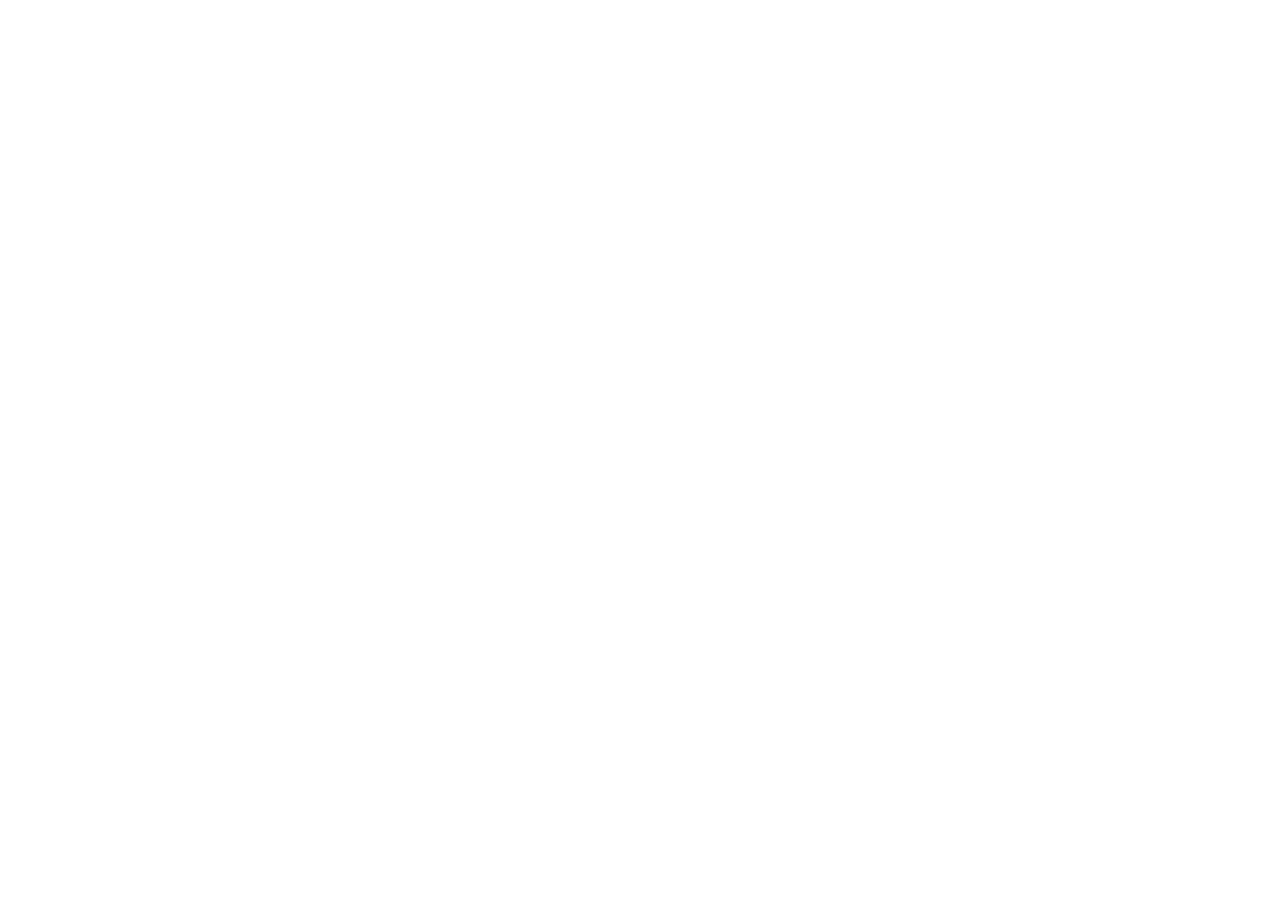
==== index.html @ b1099c13 "feat: iniciando projeto" ====
<!DOCTYPE html>
<html lang="pt-br">
  <head>
    <meta charset="UTF-8" />
    <meta http-equiv="X-UA-Compatible" content="IE=edge" />
    <meta name="viewport" content="width=device-width, initial-scale=1.0" />
    <title>Health Track</title>
    <link rel="stylesheet" type="text/css" href="styles/normalize.css" />
    <link rel="stylesheet" href="styles/global.css" />
  </head>
  <body></body>
</html>
---- styles/global.css ----
html, body, div, span, applet, object, iframe,
h1, h2, h3, h4, h5, h6, p, blockquote, pre,
a, abbr, acronym, address, big, cite, code,
del, dfn, em, img, ins, kbd, q, s, samp,
small, strike, strong, sub, sup, tt, var,
b, u, i, center,
dl, dt, dd, ol, ul, li,
fieldset, form, label, legend,
table, caption, tbody, tfoot, thead, tr, th, td,
article, aside, canvas, details, embed, 
figure, figcaption, footer, header, hgroup, 
menu, nav, output, ruby, section, summary,
time, mark, audio, video {
    margin: 0;
    padding: 0;
    border: 0;
    box-sizing: border-box;
    font-size: 100%;
    font: inherit;
    vertical-align: baseline;
    color: var(--black);
}
ol, ul {
    list-style: none;
}
a {
    text-decoration: none;
}
button {
    cursor: pointer;
    border: none;
}
button, input{
    outline: none;
}
body {
    padding-top: 19px;
}
/* scrollbar style */
::-webkit-scrollbar{
    
}
::-webkit-scrollbar:hover{
  
}
::-webkit-scrollbar-track{
  
}
::-webkit-scrollbar-thumb{
  
}
::-webkit-scrollbar-thumb:hover {
}
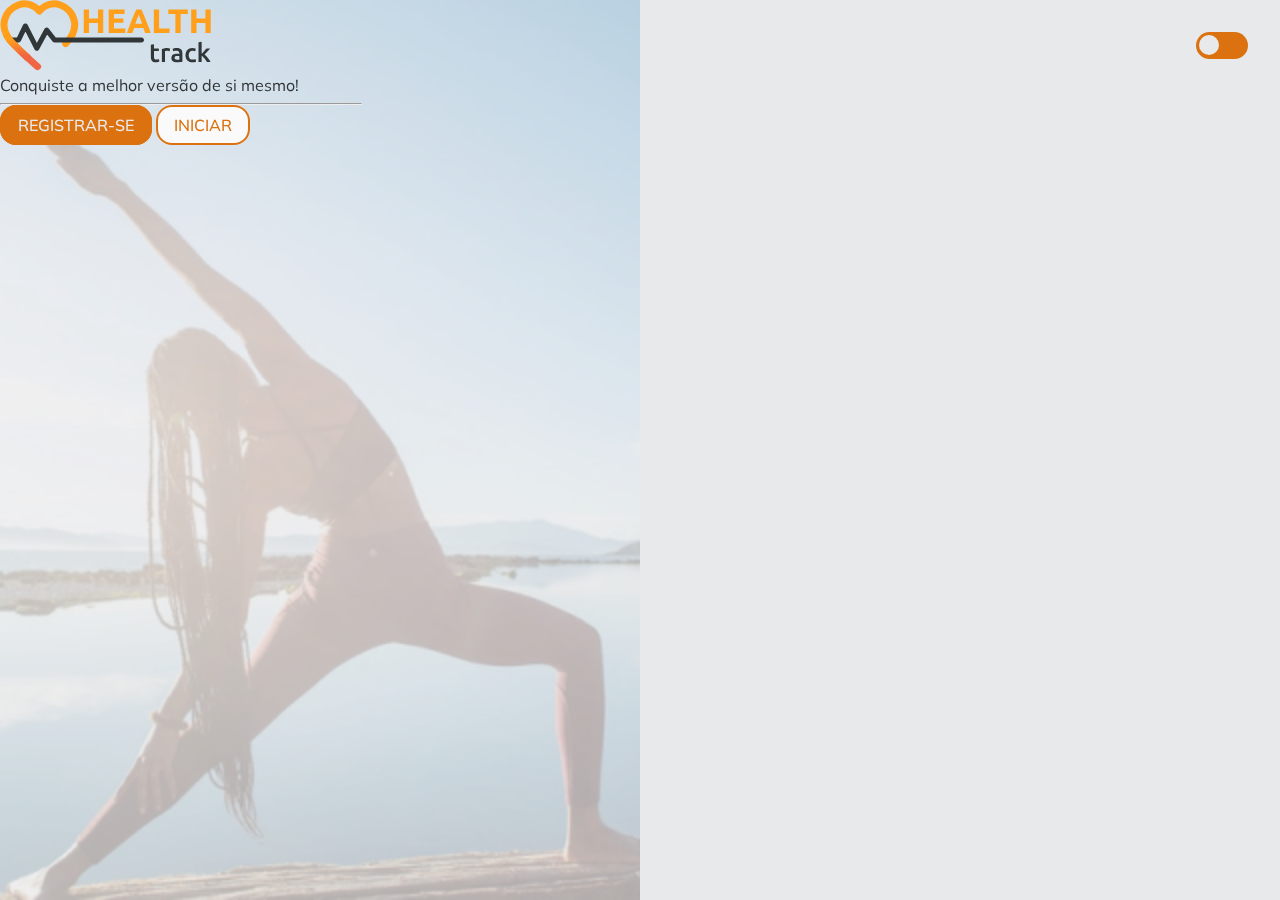
==== commit 2a6a1f98: "FEAT - theme, global style and dark mode" ====
--- a/index.html
+++ b/index.html
@@ -1,12 +1,61 @@
 <!DOCTYPE html>
-<html lang="pt-br">
-  <head>
+<html lang="pt-br" class="theme-light">
+
+<head>
     <meta charset="UTF-8" />
     <meta http-equiv="X-UA-Compatible" content="IE=edge" />
     <meta name="viewport" content="width=device-width, initial-scale=1.0" />
+    <meta name="color-scheme" />
+
     <title>Health Track</title>
-    <link rel="stylesheet" type="text/css" href="styles/normalize.css" />
+
+    <link rel="preconnect" href="https://fonts.googleapis.com" />
+    <link rel="preconnect" href="https://fonts.gstatic.com" crossorigin />
+    <link
+        href="https://fonts.googleapis.com/css2?family=Montserrat:wght@100;200;300;400;500;600&family=Mulish:wght@300;400;500;600;700;800;900&family=Ubuntu:wght@300;400;500;700&display=swap"
+        rel="stylesheet" />
+    <link href="https://cdn.jsdelivr.net/npm/bootstrap@5.0.2/dist/css/bootstrap.min.css" rel="stylesheet"
+        integrity="sha384-EVSTQN3/azprG1Anm3QDgpJLIm9Nao0Yz1ztcQTwFspd3yD65VohhpuuCOmLASjC" crossorigin="anonymous" />
+
     <link rel="stylesheet" href="styles/global.css" />
-  </head>
-  <body></body>
-</html>
+    <link rel="stylesheet" type="text/css" href="styles/index.css" />
+</head>
+
+<body>
+    <main class="container-fluid">
+        <figure class="background--image">
+            <img src="./assets/yoga_1.png" alt="Mulher praticando yoga" class="" />
+        </figure>
+
+        <div id="theme">
+            <div class="toggle">
+                <input id="switch" type="checkbox" name="theme">
+                <label for="switch">Toggle</label>
+            </div>
+        </div>
+
+        <section class="row d-flex vh-100 justify-content-end align-items-center">
+            <div class="col-12 col-md-6 d-flex flex-column align-items-center justify-content-center">
+                <figure class="figure">
+                    <img src="./assets/logo_m.svg" alt="Health Track logo" class="img-fluid" />
+                </figure>
+
+                <div class="d-flex flex-column mb-4 mt-5 px-4 nav--sign">
+                    <p class="h2 text-center fw-light px-4">Conquiste a melhor versão de si mesmo!</p>
+                    <hr class="mt-2" />
+                </div>
+                <nav class="d-flex flex-column align-items-center justify-content-center px-4 nav--sign">
+                    <a href="#" class="btn mb-3 btn-primary">Registrar-se</a>
+                    <a href="#" class="btn btn-outline-primary">Iniciar</a>
+                </nav>
+            </div>
+        </section>
+    </main>
+
+    <script src="https://cdn.jsdelivr.net/npm/bootstrap@5.0.2/dist/js/bootstrap.bundle.min.js"
+        integrity="sha384-MrcW6ZMFYlzcLA8Nl+NtUVF0sA7MsXsP1UyJoMp4YLEuNSfAP+JcXn/tWtIaxVXM"
+        crossorigin="anonymous"></script>
+    <script src="scripts/scripts.js"></script>
+</body>
+
+</html>--- a/styles/global.css
+++ b/styles/global.css
@@ -1,3 +1,5 @@
+@import url('./theme.css');
+
 html, body, div, span, applet, object, iframe,
 h1, h2, h3, h4, h5, h6, p, blockquote, pre,
 a, abbr, acronym, address, big, cite, code,
@@ -18,7 +20,8 @@
     font-size: 100%;
     font: inherit;
     vertical-align: baseline;
-    color: var(--black);
+    color: var(--text-standart);
+    font-family: var(--bs-font-sans-serif);
 }
 ol, ul {
     list-style: none;
@@ -34,8 +37,94 @@
     outline: none;
 }
 body {
-    padding-top: 19px;
+    background-color: var(--bg-1);
 }
+
+.btn {
+    font-weight: 500;
+    border: 2px solid transparent;
+    text-transform: uppercase;
+    width: 100%;
+    padding: 0.5rem 1rem;
+    font-size: 1rem;
+    line-height: 1.5;
+    border-radius: 16px;
+    transition: color 0.15s ease-in-out, background-color 0.15s ease-in-out, border-color 0.15s ease-in-out, box-shadow 0.15s ease-in-out;
+}
+
+.btn-primary {
+    color: var(--light-light);
+    background-color: var(--brand-1);
+    border-color: var(--brand-1);
+}
+
+.btn-primary:hover {
+    color: var(--light-light);
+    background-color: var(--brand-3);
+    border-color: var(--brand-3);
+}
+
+.btn-outline-primary {
+    color: var(--brand-1);
+    background-color: rgb(250, 250, 250);
+    border-color: var(--brand-1);
+}
+
+.btn-outline-primary:hover {
+    color: var(--brand-3);
+    background-color: rgba(250, 250, 250, 0.63);
+    border-color: var(--brand-3);
+}
+
+/* Tema */
+#theme {
+    position: absolute;
+    top: 32px;
+    right: 32px;
+}
+
+#theme input[type=checkbox]{
+    height: 0;
+    width: 0;
+    visibility: hidden;
+}
+
+#theme label {
+    cursor: pointer;
+    text-indent: -9999px;
+    width: 52px;
+    height: 27px;
+    background: var(--brand-1);
+    float: right;
+    border-radius: 100px;
+    position: relative;
+}
+
+#theme label::after{
+    content: '';
+    position: absolute;
+    top: 3px;
+    left: 3px;
+    width: 20px;
+    height: 20px;
+    background-color: var(--bg-1);
+    border-radius: 90px;
+    transition: 0.3s;
+}
+
+#theme input:checked + label {
+    background-color: var(--brand-1);
+}
+
+#theme input:checked + label::after {
+    left: calc(100% - 5px);
+    transform: translateX(-100%);
+}
+
+#theme label:active:after {
+    width: 45px;
+}
+
 /* scrollbar style */
 ::-webkit-scrollbar{
     
--- a/styles/index.css
+++ b/styles/index.css
@@ -0,0 +1,42 @@
+.background--image {
+  width: 100vw;
+  min-height: 100vh;
+  position: fixed;
+  inset: 0;
+  z-index: -1;
+}
+
+.background--image img {
+  width: 100%;
+  height: 100vh;
+  object-fit: cover;
+  opacity: 0.6;
+  background-color: var(--light-light);
+  transition: opacity 0.3s ease-in-out, background-color 0.3s ease-in-out;
+}
+
+.theme-dark .background--image img {
+  width: 100%;
+  height: 100vh;
+  object-fit: cover;
+  opacity: 1;
+  background-color: var(--medium-dark);
+}
+
+@media screen and (min-width: 768px) {
+  .background--image {
+    width: 50vw;
+    inset: initial;
+    top: 0;
+    left: 0;
+  }
+}
+
+.nav--sign {
+  width: 100%;
+  max-width: 360px;
+}
+
+.nav--sign hr {
+  width: 100%;
+}
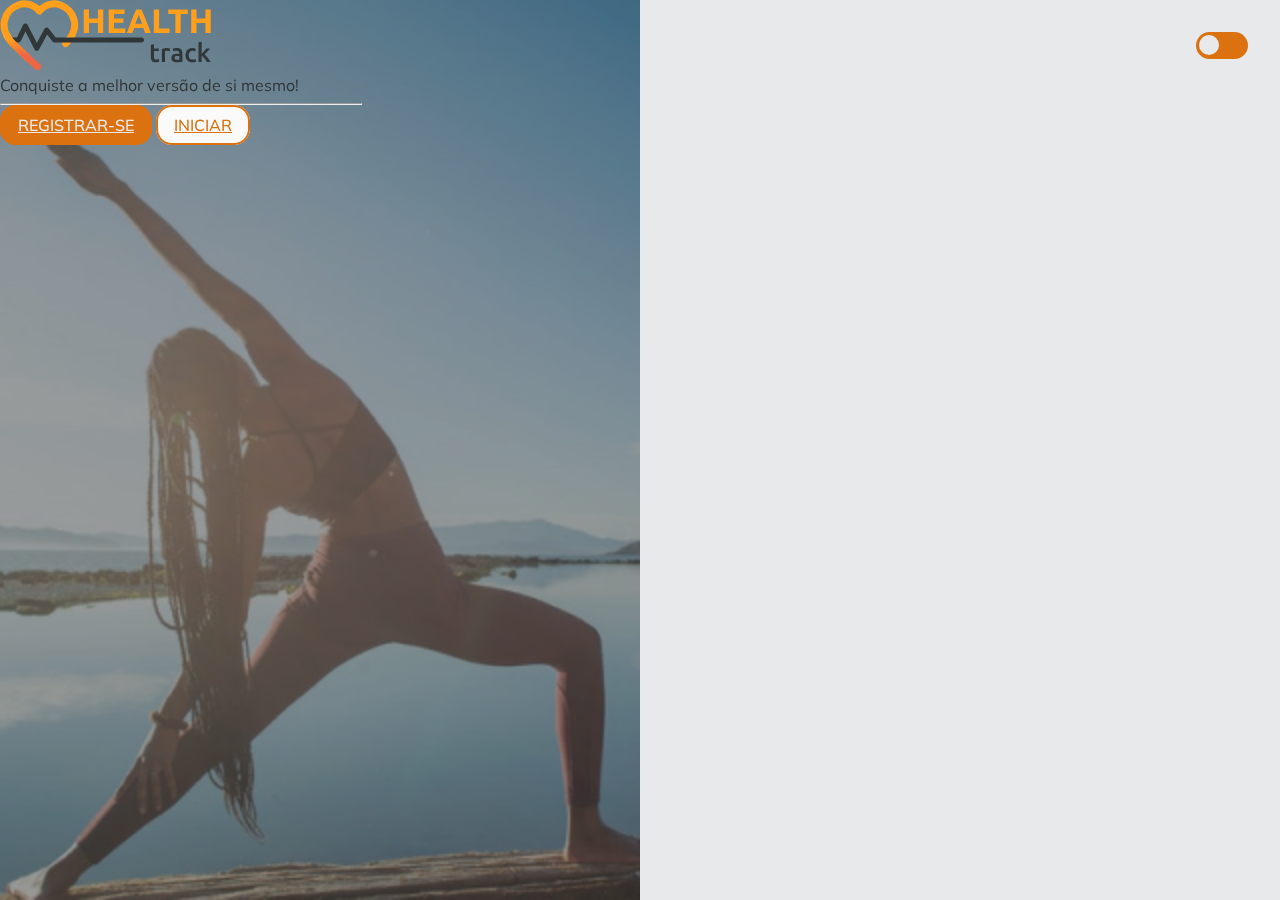
==== commit a61a3e60: "Login, SignUp and Dashboard pages" ====
--- a/index.html
+++ b/index.html
@@ -1,7 +1,6 @@
 <!DOCTYPE html>
-<html lang="pt-br" class="theme-light">
-
-<head>
+<html lang="pt-BR" class="theme-light">
+  <head>
     <meta charset="UTF-8" />
     <meta http-equiv="X-UA-Compatible" content="IE=edge" />
     <meta name="viewport" content="width=device-width, initial-scale=1.0" />
@@ -12,50 +11,125 @@
     <link rel="preconnect" href="https://fonts.googleapis.com" />
     <link rel="preconnect" href="https://fonts.gstatic.com" crossorigin />
     <link
-        href="https://fonts.googleapis.com/css2?family=Montserrat:wght@100;200;300;400;500;600&family=Mulish:wght@300;400;500;600;700;800;900&family=Ubuntu:wght@300;400;500;700&display=swap"
-        rel="stylesheet" />
-    <link href="https://cdn.jsdelivr.net/npm/bootstrap@5.0.2/dist/css/bootstrap.min.css" rel="stylesheet"
-        integrity="sha384-EVSTQN3/azprG1Anm3QDgpJLIm9Nao0Yz1ztcQTwFspd3yD65VohhpuuCOmLASjC" crossorigin="anonymous" />
+      href="https://fonts.googleapis.com/css2?family=Montserrat:wght@100;200;300;400;500;600&family=Mulish:wght@300;400;500;600;700;800;900&family=Ubuntu:wght@300;400;500;700&display=swap"
+      rel="stylesheet"
+    />
+    <link
+      href="https://fonts.googleapis.com/icon?family=Material+Icons"
+      rel="stylesheet"
+    />
+    <link
+      href="https://cdn.jsdelivr.net/npm/bootstrap@5.0.2/dist/css/bootstrap.min.css"
+      rel="stylesheet"
+      integrity="sha384-EVSTQN3/azprG1Anm3QDgpJLIm9Nao0Yz1ztcQTwFspd3yD65VohhpuuCOmLASjC"
+      crossorigin="anonymous"
+    />
 
-    <link rel="stylesheet" href="styles/global.css" />
-    <link rel="stylesheet" type="text/css" href="styles/index.css" />
-</head>
+    <script src="./scripts/svg-inject.min.js"></script>
+    <link rel="stylesheet" href="./styles/global.css" />
+    <link rel="stylesheet" type="text/css" href="./styles/index.css" />
+  </head>
 
-<body>
+  <body>
     <main class="container-fluid">
-        <figure class="background--image">
-            <img src="./assets/yoga_1.png" alt="Mulher praticando yoga" class="" />
-        </figure>
+      <figure class="background--image">
+        <img src="./assets/yoga_1.png" alt="Mulher praticando yoga" class="" />
+      </figure>
 
-        <div id="theme">
-            <div class="toggle">
-                <input id="switch" type="checkbox" name="theme">
-                <label for="switch">Toggle</label>
-            </div>
+      <div id="theme">
+        <div class="toggle">
+          <input id="switch" type="checkbox" name="theme" />
+          <label for="switch">Toggle</label>
         </div>
+      </div>
 
-        <section class="row d-flex vh-100 justify-content-end align-items-center">
-            <div class="col-12 col-md-6 d-flex flex-column align-items-center justify-content-center">
-                <figure class="figure">
-                    <img src="./assets/logo_m.svg" alt="Health Track logo" class="img-fluid" />
-                </figure>
+      <section class="row d-flex vh-100 justify-content-end align-items-center">
+        <div
+          class="col-12 col-md-6 d-flex flex-column align-items-center justify-content-center"
+        >
+          <figure class="figure">
+            <svg
+              width="211"
+              height="71"
+              viewBox="0 0 211 71"
+              fill="none"
+              xmlns="http://www.w3.org/2000/svg"
+            >
+              <path
+                d="M65.6659 43.6026C82.7593 26.1932 72.4255 9.46205 60.3427 5.05283C47.5114 0.369697 39.3422 11.0305 39.3422 11.0305C39.3422 11.0305 31.1686 0.369697 18.3374 5.05283C6.25449 9.46205 -4.07929 26.1932 13.0141 43.6026C18.0805 48.7629 23.024 53.4725 27.2326 57.3516"
+                stroke="#FF9F1C"
+                stroke-width="7"
+                stroke-linecap="round"
+                stroke-linejoin="round"
+              />
+              <path
+                d="M18.59 39.9579V42.4579C19.5504 42.4579 20.4259 41.9077 20.8425 41.0424L18.59 39.9579ZM25.3639 25.889L27.5895 24.7503C27.157 23.905 26.2831 23.3777 25.3337 23.3892C24.3843 23.4006 23.5233 23.949 23.1114 24.8044L25.3639 25.889ZM36.8274 48.295L34.6018 49.4337C35.0243 50.2595 35.8694 50.7835 36.7969 50.7948C37.7244 50.8061 38.582 50.303 39.0246 49.4877L36.8274 48.295ZM46.7278 30.0575L48.69 28.5084C48.1692 27.8488 47.3518 27.4949 46.5144 27.5667C45.6769 27.6384 44.9316 28.1262 44.5306 28.8648L46.7278 30.0575ZM54.5438 39.9579L52.5816 41.507C53.0557 42.1075 53.7787 42.4579 54.5438 42.4579V39.9579ZM141.5 42.4579C142.881 42.4579 144 41.3386 144 39.9579C144 38.5772 142.881 37.4579 141.5 37.4579V42.4579ZM10.7739 37.4579C9.39321 37.4579 8.27393 38.5772 8.27393 39.9579C8.27393 41.3386 9.39321 42.4579 10.7739 42.4579V37.4579ZM20.8425 41.0424L27.6164 26.9735L23.1114 24.8044L16.3375 38.8733L20.8425 41.0424ZM23.1383 27.0277L34.6018 49.4337L39.0531 47.1563L27.5895 24.7503L23.1383 27.0277ZM39.0246 49.4877L48.9249 31.2503L44.5306 28.8648L34.6303 47.1023L39.0246 49.4877ZM44.7656 31.6067L52.5816 41.507L56.506 38.4088L48.69 28.5084L44.7656 31.6067ZM54.5438 42.4579H141.5V37.4579H54.5438V42.4579ZM18.59 37.4579H10.7739V42.4579H18.59V37.4579Z"
+                fill="#313638"
+                class="logo-line"
+              />
+              <path
+                d="M27.1208 57.2476C31.7226 61.4912 35.4598 64.7517 37.5417 66.541"
+                stroke="#F06543"
+                stroke-width="7"
+                stroke-linecap="round"
+                stroke-linejoin="round"
+              />
+              <path
+                d="M6.76831 35.2679C8.20691 37.996 10.2531 40.7905 13.0142 43.6025C18.0805 48.7628 23.024 53.4725 27.2326 57.3515"
+                stroke="url(#paint0_linear_316_208)"
+                stroke-width="7"
+                stroke-linecap="round"
+                stroke-linejoin="round"
+              />
+              <path
+                d="M150.846 44.814L153.992 44.294V48.402H158.828V51.028H153.992V56.566C153.992 57.658 154.165 58.438 154.512 58.906C154.859 59.374 155.448 59.608 156.28 59.608C156.852 59.608 157.355 59.5473 157.788 59.426C158.239 59.3047 158.594 59.192 158.854 59.088L159.374 61.584C159.01 61.74 158.533 61.896 157.944 62.052C157.355 62.2253 156.661 62.312 155.864 62.312C154.893 62.312 154.079 62.182 153.42 61.922C152.779 61.662 152.267 61.2893 151.886 60.804C151.505 60.3013 151.236 59.7033 151.08 59.01C150.924 58.2993 150.846 57.4933 150.846 56.592V44.814ZM169.617 51.236C169.357 51.1493 168.993 51.0627 168.525 50.976C168.075 50.872 167.546 50.82 166.939 50.82C166.593 50.82 166.22 50.8547 165.821 50.924C165.44 50.9933 165.171 51.054 165.015 51.106V62H161.869V49.052C162.476 48.8267 163.23 48.6187 164.131 48.428C165.05 48.22 166.064 48.116 167.173 48.116C167.381 48.116 167.624 48.1333 167.901 48.168C168.179 48.1853 168.456 48.22 168.733 48.272C169.011 48.3067 169.279 48.3587 169.539 48.428C169.799 48.48 170.007 48.532 170.163 48.584L169.617 51.236ZM177.14 59.79C178.11 59.79 178.847 59.738 179.35 59.634V56.15C179.176 56.098 178.925 56.046 178.596 55.994C178.266 55.942 177.902 55.916 177.504 55.916C177.157 55.916 176.802 55.942 176.438 55.994C176.091 56.046 175.77 56.1413 175.476 56.28C175.198 56.4187 174.973 56.618 174.8 56.878C174.626 57.1207 174.54 57.4327 174.54 57.814C174.54 58.5593 174.774 59.0793 175.242 59.374C175.71 59.6513 176.342 59.79 177.14 59.79ZM176.88 48.064C177.92 48.064 178.795 48.194 179.506 48.454C180.216 48.714 180.78 49.078 181.196 49.546C181.629 50.014 181.932 50.586 182.106 51.262C182.296 51.9207 182.392 52.6487 182.392 53.446V61.688C181.906 61.792 181.17 61.9133 180.182 62.052C179.211 62.208 178.11 62.286 176.88 62.286C176.065 62.286 175.32 62.208 174.644 62.052C173.968 61.896 173.387 61.6447 172.902 61.298C172.434 60.9513 172.061 60.5007 171.784 59.946C171.524 59.3913 171.394 58.7067 171.394 57.892C171.394 57.112 171.541 56.4533 171.836 55.916C172.148 55.3787 172.564 54.9453 173.084 54.616C173.604 54.2693 174.202 54.0267 174.878 53.888C175.571 53.732 176.29 53.654 177.036 53.654C177.382 53.654 177.746 53.68 178.128 53.732C178.509 53.7667 178.916 53.836 179.35 53.94V53.42C179.35 53.056 179.306 52.7093 179.22 52.38C179.133 52.0507 178.977 51.7647 178.752 51.522C178.544 51.262 178.258 51.0627 177.894 50.924C177.547 50.7853 177.105 50.716 176.568 50.716C175.84 50.716 175.172 50.768 174.566 50.872C173.959 50.976 173.465 51.0973 173.084 51.236L172.694 48.688C173.092 48.5493 173.673 48.4107 174.436 48.272C175.198 48.1333 176.013 48.064 176.88 48.064ZM185.49 55.214C185.49 54.2087 185.646 53.2727 185.958 52.406C186.27 51.522 186.712 50.7593 187.284 50.118C187.874 49.4767 188.584 48.974 189.416 48.61C190.248 48.246 191.184 48.064 192.224 48.064C193.507 48.064 194.72 48.298 195.864 48.766L195.188 51.34C194.824 51.184 194.408 51.054 193.94 50.95C193.49 50.846 193.004 50.794 192.484 50.794C191.254 50.794 190.318 51.184 189.676 51.964C189.035 52.7267 188.714 53.81 188.714 55.214C188.714 56.566 189.018 57.6407 189.624 58.438C190.231 59.218 191.254 59.608 192.692 59.608C193.23 59.608 193.758 59.556 194.278 59.452C194.798 59.348 195.249 59.218 195.63 59.062L196.072 61.662C195.726 61.8353 195.197 61.9913 194.486 62.13C193.793 62.2687 193.074 62.338 192.328 62.338C191.167 62.338 190.153 62.1647 189.286 61.818C188.437 61.454 187.726 60.96 187.154 60.336C186.6 59.6947 186.184 58.9407 185.906 58.074C185.629 57.19 185.49 56.2367 185.49 55.214ZM201.654 53.706C202.053 53.29 202.477 52.848 202.928 52.38C203.379 51.8947 203.821 51.418 204.254 50.95C204.687 50.4647 205.095 50.0053 205.476 49.572C205.875 49.1213 206.213 48.7313 206.49 48.402H210.208C209.341 49.3727 208.423 50.378 207.452 51.418C206.499 52.458 205.537 53.472 204.566 54.46C205.086 54.8933 205.632 55.422 206.204 56.046C206.776 56.6527 207.331 57.3027 207.868 57.996C208.405 58.6893 208.908 59.3827 209.376 60.076C209.844 60.7693 210.234 61.4107 210.546 62H206.906C206.594 61.4627 206.23 60.8993 205.814 60.31C205.415 59.7207 204.982 59.1487 204.514 58.594C204.046 58.0393 203.569 57.5193 203.084 57.034C202.599 56.5313 202.122 56.1067 201.654 55.76V62H198.508V42.344L201.654 41.824V53.706Z"
+                class="logo-line"
+              />
+              <path
+                d="M97.932 9.438H103.236V33H97.932V23.004H89.024V33H83.72V9.438H89.024V18.448H97.932V9.438ZM108.689 33V9.438H124.601V13.892H113.993V18.516H123.411V22.868H113.993V28.546H125.383V33H108.689ZM145.084 33C144.835 32.184 144.551 31.3453 144.234 30.484C143.939 29.6227 143.645 28.7613 143.35 27.9H134.17C133.875 28.7613 133.569 29.6227 133.252 30.484C132.957 31.3453 132.685 32.184 132.436 33H126.928C127.812 30.4613 128.651 28.1153 129.444 25.962C130.237 23.8087 131.008 21.78 131.756 19.876C132.527 17.972 133.275 16.17 134 14.47C134.748 12.7473 135.519 11.07 136.312 9.438H141.378C142.149 11.07 142.908 12.7473 143.656 14.47C144.404 16.17 145.152 17.972 145.9 19.876C146.671 21.78 147.453 23.8087 148.246 25.962C149.039 28.1153 149.878 30.4613 150.762 33H145.084ZM138.726 14.776C138.613 15.116 138.443 15.5807 138.216 16.17C137.989 16.7593 137.729 17.4393 137.434 18.21C137.139 18.9807 136.811 19.8307 136.448 20.76C136.108 21.6893 135.757 22.664 135.394 23.684H142.092C141.729 22.664 141.378 21.6893 141.038 20.76C140.698 19.8307 140.369 18.9807 140.052 18.21C139.757 17.4393 139.497 16.7593 139.27 16.17C139.043 15.5807 138.862 15.116 138.726 14.776ZM169.554 28.444V33H153.812V9.438H159.116V28.444H169.554ZM187.79 9.438V13.96H180.684V33H175.38V13.96H168.274V9.438H187.79ZM205.411 9.438H210.715V33H205.411V23.004H196.503V33H191.199V9.438H196.503V18.448H205.411V9.438Z"
+                fill="#FF9F1C"
+              />
+              <defs>
+                <linearGradient
+                  id="paint0_linear_316_208"
+                  x1="2.13948"
+                  y1="27.6235"
+                  x2="4.79109"
+                  y2="70.8325"
+                  gradientUnits="userSpaceOnUse"
+                >
+                  <stop offset="0.287121" stop-color="#FF9F1C" />
+                  <stop offset="0.671875" stop-color="#F06543" />
+                </linearGradient>
+              </defs>
+            </svg>
+          </figure>
 
-                <div class="d-flex flex-column mb-4 mt-5 px-4 nav--sign">
-                    <p class="h2 text-center fw-light px-4">Conquiste a melhor versão de si mesmo!</p>
-                    <hr class="mt-2" />
-                </div>
-                <nav class="d-flex flex-column align-items-center justify-content-center px-4 nav--sign">
-                    <a href="#" class="btn mb-3 btn-primary">Registrar-se</a>
-                    <a href="#" class="btn btn-outline-primary">Iniciar</a>
-                </nav>
-            </div>
-        </section>
+          <div class="d-flex flex-column mb-4 mt-5 px-4 nav--sign">
+            <p class="h2 text-center fw-light px-4">
+              Conquiste a melhor versão de si mesmo!
+            </p>
+            <hr class="mt-2" />
+          </div>
+          <nav
+            class="d-flex flex-column align-items-center justify-content-center px-4 nav--sign"
+          >
+            <a href="./pages/signup.html" class="btn mb-3 btn-primary"
+              >Registrar-se</a
+            >
+            <a href="./pages/signin.html" class="btn btn-outline-primary"
+              >Iniciar</a
+            >
+          </nav>
+        </div>
+      </section>
     </main>
 
-    <script src="https://cdn.jsdelivr.net/npm/bootstrap@5.0.2/dist/js/bootstrap.bundle.min.js"
-        integrity="sha384-MrcW6ZMFYlzcLA8Nl+NtUVF0sA7MsXsP1UyJoMp4YLEuNSfAP+JcXn/tWtIaxVXM"
-        crossorigin="anonymous"></script>
+    <script
+      src="https://cdn.jsdelivr.net/npm/bootstrap@5.0.2/dist/js/bootstrap.bundle.min.js"
+      integrity="sha384-MrcW6ZMFYlzcLA8Nl+NtUVF0sA7MsXsP1UyJoMp4YLEuNSfAP+JcXn/tWtIaxVXM"
+      crossorigin="anonymous"
+    ></script>
     <script src="scripts/scripts.js"></script>
-</body>
-
-</html>+  </body>
+</html>
--- a/styles/global.css
+++ b/styles/global.css
@@ -56,6 +56,7 @@
     color: var(--light-light);
     background-color: var(--brand-1);
     border-color: var(--brand-1);
+    transition: all 0.15s ease-in-out;
 }
 
 .btn-primary:hover {
@@ -63,6 +64,15 @@
     background-color: var(--brand-3);
     border-color: var(--brand-3);
 }
+
+.btn-primary:active, .btn-primary:focus, .btn-primary:active:focus {
+    color: var(--light-light);
+    background-color: var(--brand-2);
+    border-color: var(--brand-2);
+    box-shadow: 0 0 12px -2px rgba(0, 0, 0, 0.2);
+    transform: scale(0.975);
+}
+
 
 .btn-outline-primary {
     color: var(--brand-1);
@@ -125,6 +135,65 @@
     width: 45px;
 }
 
+
+.input__styled {
+    width: 100%;
+    height: 38px;
+    position: relative;
+
+}
+
+.input__styled > span.material-icons {
+    position: absolute;
+    z-index: 2;
+    top: 50%;
+    left: 8px;
+    transform: translateY(-50%);
+    font-size: 20px;
+    color: var(--bs-secondary);
+    transition: color 0.15s ease-in;
+}
+
+.input__styled input {
+    width: 100%;
+    border: 2px solid #fff;
+    outline: none;
+    padding: 8px 12px 8px 38px;
+    position: absolute;
+    inset: 0;
+}
+
+.input__styled input:focus {
+   box-shadow: 0 0 6px 3px rgba(253, 157, 13, 0.25);
+}
+
+.input__styled input:focus + span.material-icons {
+   color: var(--brand-1);
+}
+
+.input__error{
+    border: 2px solid var(--bs-danger) !important;
+
+}
+
+.input__error__message {
+  font-size: .80rem;
+  font-weight: 500;
+  margin-top: 6px;
+}
+
+a {
+    color: var(--brand-3);
+    font-weight: 500;
+    text-decoration: underline;
+    transition: color 0.15s ease-in;
+}
+
+a:hover {
+    color: var(--brand-2);
+   
+}
+
 /* scrollbar style */
 ::-webkit-scrollbar{
     
--- a/styles/index.css
+++ b/styles/index.css
@@ -10,8 +10,8 @@
   width: 100%;
   height: 100vh;
   object-fit: cover;
-  opacity: 0.6;
-  background-color: var(--light-light);
+  opacity: 1;
+  background-color: var(--medium-dark);
   transition: opacity 0.3s ease-in-out, background-color 0.3s ease-in-out;
 }
 
@@ -40,3 +40,7 @@
 .nav--sign hr {
   width: 100%;
 }
+
+.figure .logo-line {
+  fill: var(--text-standart)
+}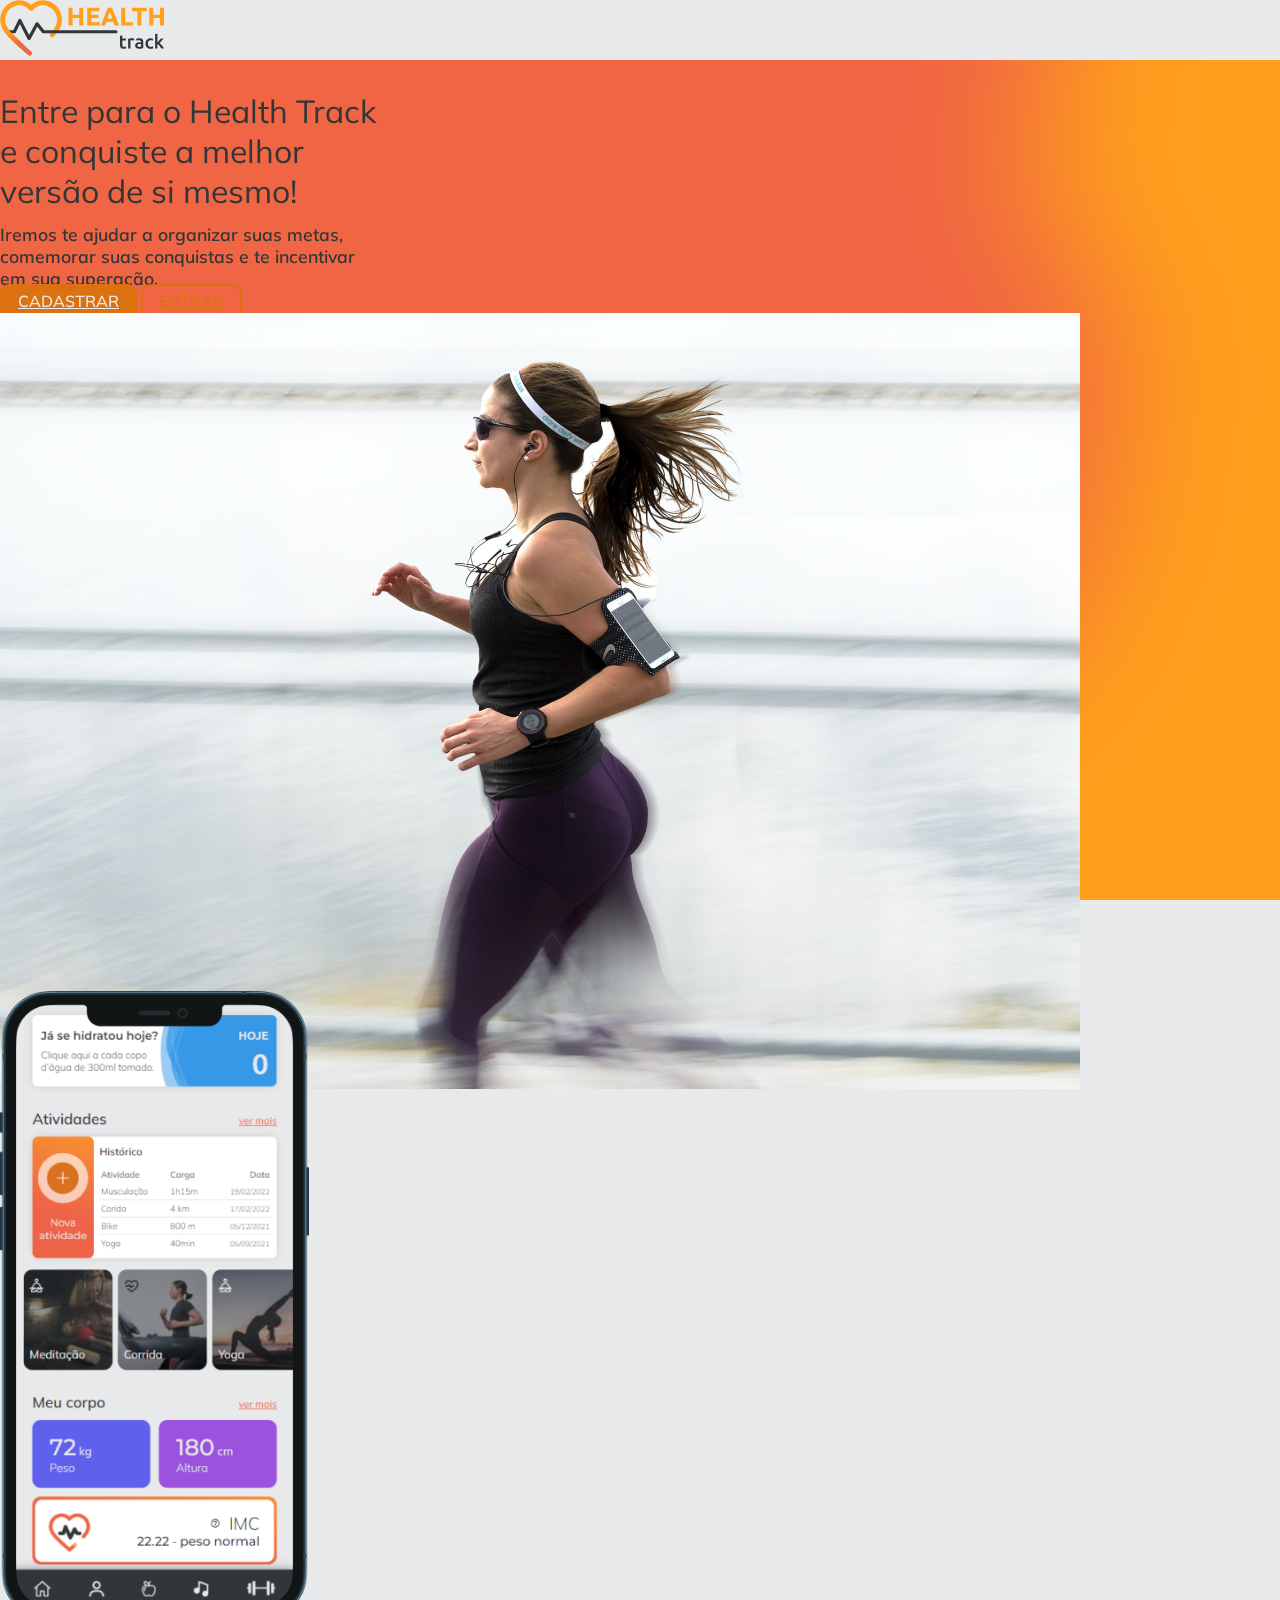
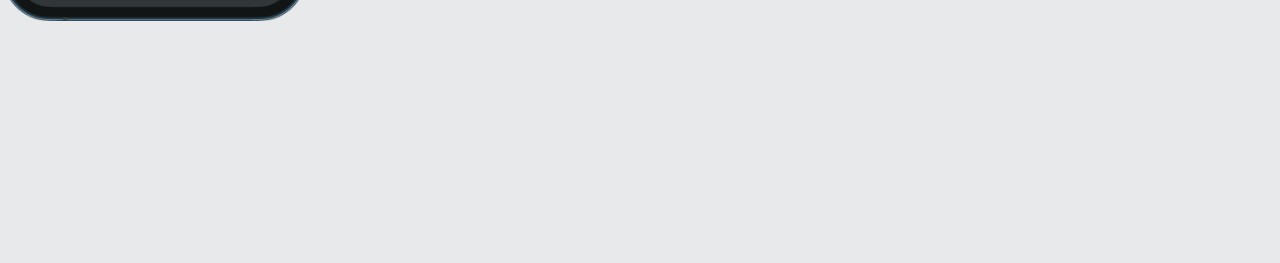
==== commit e979fc26: "feat: home page" ====
--- a/index.html
+++ b/index.html
@@ -1,135 +1,89 @@
 <!DOCTYPE html>
 <html lang="pt-BR" class="theme-light">
-  <head>
-    <meta charset="UTF-8" />
-    <meta http-equiv="X-UA-Compatible" content="IE=edge" />
-    <meta name="viewport" content="width=device-width, initial-scale=1.0" />
-    <meta name="color-scheme" />
 
-    <title>Health Track</title>
+<head>
+  <meta charset="UTF-8" />
+  <meta http-equiv="X-UA-Compatible" content="IE=edge" />
+  <meta name="viewport" content="width=device-width, initial-scale=1.0" />
+  <meta name="color-scheme" />
 
-    <link rel="preconnect" href="https://fonts.googleapis.com" />
-    <link rel="preconnect" href="https://fonts.gstatic.com" crossorigin />
-    <link
-      href="https://fonts.googleapis.com/css2?family=Montserrat:wght@100;200;300;400;500;600&family=Mulish:wght@300;400;500;600;700;800;900&family=Ubuntu:wght@300;400;500;700&display=swap"
-      rel="stylesheet"
-    />
-    <link
-      href="https://fonts.googleapis.com/icon?family=Material+Icons"
-      rel="stylesheet"
-    />
-    <link
-      href="https://cdn.jsdelivr.net/npm/bootstrap@5.0.2/dist/css/bootstrap.min.css"
-      rel="stylesheet"
-      integrity="sha384-EVSTQN3/azprG1Anm3QDgpJLIm9Nao0Yz1ztcQTwFspd3yD65VohhpuuCOmLASjC"
-      crossorigin="anonymous"
-    />
+  <title>Health Track</title>
 
-    <script src="./scripts/svg-inject.min.js"></script>
-    <link rel="stylesheet" href="./styles/global.css" />
-    <link rel="stylesheet" type="text/css" href="./styles/index.css" />
-  </head>
+  <link rel="preconnect" href="https://fonts.googleapis.com" />
+  <link rel="preconnect" href="https://fonts.gstatic.com" crossorigin />
+  <link
+    href="https://fonts.googleapis.com/css2?family=Montserrat:wght@100;200;300;400;500;600&family=Mulish:wght@300;400;500;600;700;800;900&family=Ubuntu:wght@300;400;500;700&display=swap"
+    rel="stylesheet" />
+  <link href="https://fonts.googleapis.com/icon?family=Material+Icons" rel="stylesheet" />
+  <link href="https://cdn.jsdelivr.net/npm/bootstrap@5.0.2/dist/css/bootstrap.min.css" rel="stylesheet"
+    integrity="sha384-EVSTQN3/azprG1Anm3QDgpJLIm9Nao0Yz1ztcQTwFspd3yD65VohhpuuCOmLASjC" crossorigin="anonymous" />
 
-  <body>
-    <main class="container-fluid">
-      <figure class="background--image">
-        <img src="./assets/yoga_1.png" alt="Mulher praticando yoga" class="" />
-      </figure>
+  <script src="./scripts/svg-inject.min.js"></script>
+  <link rel="stylesheet" href="./styles/global.css" />
+  <link rel="stylesheet" type="text/css" href="./styles/background.css" />
+  <link rel="stylesheet" type="text/css" href="./styles/index.css" />
+</head>
 
-      <div id="theme">
-        <div class="toggle">
-          <input id="switch" type="checkbox" name="theme" />
-          <label for="switch">Toggle</label>
+<body>
+  <header class="header__home d-flex py-3 px-4">
+    <figure class="header__home__logo">
+      <img src="./assets/images/logo_g.svg" alt="Logo Health Track" />
+    </figure>
+
+  </header>
+  <main class="container-fluid d-flex px-0 flex-column align-items-center justify-content-center">
+    <section class="row d-flex justify-content-center align-items-end home__section">
+      <div class="col-12 col-md-6 d-flex flex-column align-items-start pb-5 justify-content-end">
+        <div class="d-flex fw-light flex-column mb-5 mt-5 nav--sign">
+          <h1>
+            Entre para o Health Track e conquiste a melhor versão de si mesmo!
+          </h1>
+          <p>
+            Iremos te ajudar a organizar suas metas, comemorar suas conquistas e te incentivar em sua superação.
+          </p>
+        </div>
+        <nav class="d-flex flex-column flex-md-row align-items-center justify-content-center nav--sign">
+          <a href="./pages/signup.html" class="btn mb-3 mb-md-0 btn-primary">Cadastrar</a>
+          <a href="./pages/signin.html" class="btn btn-outline-primary mx-md-3">Entrar</a>
+        </nav>
+      </div>
+      <div class="col-12 col-md-6 pb-5 d-flex flex-column align-items-center align-items-md-end justify-content-center">
+        <figure class="image__home">
+          <img src="./assets/images/home_health.jpg" alt="Mulher praticando corrida">
+        </figure>
+      </div>
+    </section>
+    <section class="row d-flex flex-column justify-content-center w-100 align-items-center position-relative">
+      <div class="background__animate  px-0">
+        <div id="particles-js"></div>
+      </div>
+      <div class="row d-flex px-0 justify-content-center align-items-center promo__section">
+        <div class="col-12 col-md-6 d-flex flex-column align-items-center align-items-md-center justify-content-center">
+          <figure class="image__promo">
+            <img src="./assets/images/healthtrack_mobile.png" alt="Smartphone com o Health Track">
+          </figure>
+        </div>
+
+        <div class="col-12 col-md-6 d-flex flex-column align-items-center pb-5 justify-content-center">
+          <div class="d-flex fw-light flex-column mb-5 mt-5 content__promo">
+            <h1>
+              Entre para o Health Track e conquiste a melhor versão de si mesmo!
+            </h1>
+            <p>
+              Iremos te ajudar a organizar suas metas, comemorar suas conquistas e te incentivar em sua superação.
+            </p>
+          </div>
         </div>
       </div>
 
-      <section class="row d-flex vh-100 justify-content-end align-items-center">
-        <div
-          class="col-12 col-md-6 d-flex flex-column align-items-center justify-content-center"
-        >
-          <figure class="figure">
-            <svg
-              width="211"
-              height="71"
-              viewBox="0 0 211 71"
-              fill="none"
-              xmlns="http://www.w3.org/2000/svg"
-            >
-              <path
-                d="M65.6659 43.6026C82.7593 26.1932 72.4255 9.46205 60.3427 5.05283C47.5114 0.369697 39.3422 11.0305 39.3422 11.0305C39.3422 11.0305 31.1686 0.369697 18.3374 5.05283C6.25449 9.46205 -4.07929 26.1932 13.0141 43.6026C18.0805 48.7629 23.024 53.4725 27.2326 57.3516"
-                stroke="#FF9F1C"
-                stroke-width="7"
-                stroke-linecap="round"
-                stroke-linejoin="round"
-              />
-              <path
-                d="M18.59 39.9579V42.4579C19.5504 42.4579 20.4259 41.9077 20.8425 41.0424L18.59 39.9579ZM25.3639 25.889L27.5895 24.7503C27.157 23.905 26.2831 23.3777 25.3337 23.3892C24.3843 23.4006 23.5233 23.949 23.1114 24.8044L25.3639 25.889ZM36.8274 48.295L34.6018 49.4337C35.0243 50.2595 35.8694 50.7835 36.7969 50.7948C37.7244 50.8061 38.582 50.303 39.0246 49.4877L36.8274 48.295ZM46.7278 30.0575L48.69 28.5084C48.1692 27.8488 47.3518 27.4949 46.5144 27.5667C45.6769 27.6384 44.9316 28.1262 44.5306 28.8648L46.7278 30.0575ZM54.5438 39.9579L52.5816 41.507C53.0557 42.1075 53.7787 42.4579 54.5438 42.4579V39.9579ZM141.5 42.4579C142.881 42.4579 144 41.3386 144 39.9579C144 38.5772 142.881 37.4579 141.5 37.4579V42.4579ZM10.7739 37.4579C9.39321 37.4579 8.27393 38.5772 8.27393 39.9579C8.27393 41.3386 9.39321 42.4579 10.7739 42.4579V37.4579ZM20.8425 41.0424L27.6164 26.9735L23.1114 24.8044L16.3375 38.8733L20.8425 41.0424ZM23.1383 27.0277L34.6018 49.4337L39.0531 47.1563L27.5895 24.7503L23.1383 27.0277ZM39.0246 49.4877L48.9249 31.2503L44.5306 28.8648L34.6303 47.1023L39.0246 49.4877ZM44.7656 31.6067L52.5816 41.507L56.506 38.4088L48.69 28.5084L44.7656 31.6067ZM54.5438 42.4579H141.5V37.4579H54.5438V42.4579ZM18.59 37.4579H10.7739V42.4579H18.59V37.4579Z"
-                fill="#313638"
-                class="logo-line"
-              />
-              <path
-                d="M27.1208 57.2476C31.7226 61.4912 35.4598 64.7517 37.5417 66.541"
-                stroke="#F06543"
-                stroke-width="7"
-                stroke-linecap="round"
-                stroke-linejoin="round"
-              />
-              <path
-                d="M6.76831 35.2679C8.20691 37.996 10.2531 40.7905 13.0142 43.6025C18.0805 48.7628 23.024 53.4725 27.2326 57.3515"
-                stroke="url(#paint0_linear_316_208)"
-                stroke-width="7"
-                stroke-linecap="round"
-                stroke-linejoin="round"
-              />
-              <path
-                d="M150.846 44.814L153.992 44.294V48.402H158.828V51.028H153.992V56.566C153.992 57.658 154.165 58.438 154.512 58.906C154.859 59.374 155.448 59.608 156.28 59.608C156.852 59.608 157.355 59.5473 157.788 59.426C158.239 59.3047 158.594 59.192 158.854 59.088L159.374 61.584C159.01 61.74 158.533 61.896 157.944 62.052C157.355 62.2253 156.661 62.312 155.864 62.312C154.893 62.312 154.079 62.182 153.42 61.922C152.779 61.662 152.267 61.2893 151.886 60.804C151.505 60.3013 151.236 59.7033 151.08 59.01C150.924 58.2993 150.846 57.4933 150.846 56.592V44.814ZM169.617 51.236C169.357 51.1493 168.993 51.0627 168.525 50.976C168.075 50.872 167.546 50.82 166.939 50.82C166.593 50.82 166.22 50.8547 165.821 50.924C165.44 50.9933 165.171 51.054 165.015 51.106V62H161.869V49.052C162.476 48.8267 163.23 48.6187 164.131 48.428C165.05 48.22 166.064 48.116 167.173 48.116C167.381 48.116 167.624 48.1333 167.901 48.168C168.179 48.1853 168.456 48.22 168.733 48.272C169.011 48.3067 169.279 48.3587 169.539 48.428C169.799 48.48 170.007 48.532 170.163 48.584L169.617 51.236ZM177.14 59.79C178.11 59.79 178.847 59.738 179.35 59.634V56.15C179.176 56.098 178.925 56.046 178.596 55.994C178.266 55.942 177.902 55.916 177.504 55.916C177.157 55.916 176.802 55.942 176.438 55.994C176.091 56.046 175.77 56.1413 175.476 56.28C175.198 56.4187 174.973 56.618 174.8 56.878C174.626 57.1207 174.54 57.4327 174.54 57.814C174.54 58.5593 174.774 59.0793 175.242 59.374C175.71 59.6513 176.342 59.79 177.14 59.79ZM176.88 48.064C177.92 48.064 178.795 48.194 179.506 48.454C180.216 48.714 180.78 49.078 181.196 49.546C181.629 50.014 181.932 50.586 182.106 51.262C182.296 51.9207 182.392 52.6487 182.392 53.446V61.688C181.906 61.792 181.17 61.9133 180.182 62.052C179.211 62.208 178.11 62.286 176.88 62.286C176.065 62.286 175.32 62.208 174.644 62.052C173.968 61.896 173.387 61.6447 172.902 61.298C172.434 60.9513 172.061 60.5007 171.784 59.946C171.524 59.3913 171.394 58.7067 171.394 57.892C171.394 57.112 171.541 56.4533 171.836 55.916C172.148 55.3787 172.564 54.9453 173.084 54.616C173.604 54.2693 174.202 54.0267 174.878 53.888C175.571 53.732 176.29 53.654 177.036 53.654C177.382 53.654 177.746 53.68 178.128 53.732C178.509 53.7667 178.916 53.836 179.35 53.94V53.42C179.35 53.056 179.306 52.7093 179.22 52.38C179.133 52.0507 178.977 51.7647 178.752 51.522C178.544 51.262 178.258 51.0627 177.894 50.924C177.547 50.7853 177.105 50.716 176.568 50.716C175.84 50.716 175.172 50.768 174.566 50.872C173.959 50.976 173.465 51.0973 173.084 51.236L172.694 48.688C173.092 48.5493 173.673 48.4107 174.436 48.272C175.198 48.1333 176.013 48.064 176.88 48.064ZM185.49 55.214C185.49 54.2087 185.646 53.2727 185.958 52.406C186.27 51.522 186.712 50.7593 187.284 50.118C187.874 49.4767 188.584 48.974 189.416 48.61C190.248 48.246 191.184 48.064 192.224 48.064C193.507 48.064 194.72 48.298 195.864 48.766L195.188 51.34C194.824 51.184 194.408 51.054 193.94 50.95C193.49 50.846 193.004 50.794 192.484 50.794C191.254 50.794 190.318 51.184 189.676 51.964C189.035 52.7267 188.714 53.81 188.714 55.214C188.714 56.566 189.018 57.6407 189.624 58.438C190.231 59.218 191.254 59.608 192.692 59.608C193.23 59.608 193.758 59.556 194.278 59.452C194.798 59.348 195.249 59.218 195.63 59.062L196.072 61.662C195.726 61.8353 195.197 61.9913 194.486 62.13C193.793 62.2687 193.074 62.338 192.328 62.338C191.167 62.338 190.153 62.1647 189.286 61.818C188.437 61.454 187.726 60.96 187.154 60.336C186.6 59.6947 186.184 58.9407 185.906 58.074C185.629 57.19 185.49 56.2367 185.49 55.214ZM201.654 53.706C202.053 53.29 202.477 52.848 202.928 52.38C203.379 51.8947 203.821 51.418 204.254 50.95C204.687 50.4647 205.095 50.0053 205.476 49.572C205.875 49.1213 206.213 48.7313 206.49 48.402H210.208C209.341 49.3727 208.423 50.378 207.452 51.418C206.499 52.458 205.537 53.472 204.566 54.46C205.086 54.8933 205.632 55.422 206.204 56.046C206.776 56.6527 207.331 57.3027 207.868 57.996C208.405 58.6893 208.908 59.3827 209.376 60.076C209.844 60.7693 210.234 61.4107 210.546 62H206.906C206.594 61.4627 206.23 60.8993 205.814 60.31C205.415 59.7207 204.982 59.1487 204.514 58.594C204.046 58.0393 203.569 57.5193 203.084 57.034C202.599 56.5313 202.122 56.1067 201.654 55.76V62H198.508V42.344L201.654 41.824V53.706Z"
-                class="logo-line"
-              />
-              <path
-                d="M97.932 9.438H103.236V33H97.932V23.004H89.024V33H83.72V9.438H89.024V18.448H97.932V9.438ZM108.689 33V9.438H124.601V13.892H113.993V18.516H123.411V22.868H113.993V28.546H125.383V33H108.689ZM145.084 33C144.835 32.184 144.551 31.3453 144.234 30.484C143.939 29.6227 143.645 28.7613 143.35 27.9H134.17C133.875 28.7613 133.569 29.6227 133.252 30.484C132.957 31.3453 132.685 32.184 132.436 33H126.928C127.812 30.4613 128.651 28.1153 129.444 25.962C130.237 23.8087 131.008 21.78 131.756 19.876C132.527 17.972 133.275 16.17 134 14.47C134.748 12.7473 135.519 11.07 136.312 9.438H141.378C142.149 11.07 142.908 12.7473 143.656 14.47C144.404 16.17 145.152 17.972 145.9 19.876C146.671 21.78 147.453 23.8087 148.246 25.962C149.039 28.1153 149.878 30.4613 150.762 33H145.084ZM138.726 14.776C138.613 15.116 138.443 15.5807 138.216 16.17C137.989 16.7593 137.729 17.4393 137.434 18.21C137.139 18.9807 136.811 19.8307 136.448 20.76C136.108 21.6893 135.757 22.664 135.394 23.684H142.092C141.729 22.664 141.378 21.6893 141.038 20.76C140.698 19.8307 140.369 18.9807 140.052 18.21C139.757 17.4393 139.497 16.7593 139.27 16.17C139.043 15.5807 138.862 15.116 138.726 14.776ZM169.554 28.444V33H153.812V9.438H159.116V28.444H169.554ZM187.79 9.438V13.96H180.684V33H175.38V13.96H168.274V9.438H187.79ZM205.411 9.438H210.715V33H205.411V23.004H196.503V33H191.199V9.438H196.503V18.448H205.411V9.438Z"
-                fill="#FF9F1C"
-              />
-              <defs>
-                <linearGradient
-                  id="paint0_linear_316_208"
-                  x1="2.13948"
-                  y1="27.6235"
-                  x2="4.79109"
-                  y2="70.8325"
-                  gradientUnits="userSpaceOnUse"
-                >
-                  <stop offset="0.287121" stop-color="#FF9F1C" />
-                  <stop offset="0.671875" stop-color="#F06543" />
-                </linearGradient>
-              </defs>
-            </svg>
-          </figure>
+    </section>
+  </main>
 
-          <div class="d-flex flex-column mb-4 mt-5 px-4 nav--sign">
-            <p class="h2 text-center fw-light px-4">
-              Conquiste a melhor versão de si mesmo!
-            </p>
-            <hr class="mt-2" />
-          </div>
-          <nav
-            class="d-flex flex-column align-items-center justify-content-center px-4 nav--sign"
-          >
-            <a href="./pages/signup.html" class="btn mb-3 btn-primary"
-              >Registrar-se</a
-            >
-            <a href="./pages/signin.html" class="btn btn-outline-primary"
-              >Iniciar</a
-            >
-          </nav>
-        </div>
-      </section>
-    </main>
+  <script src="https://cdn.jsdelivr.net/npm/bootstrap@5.0.2/dist/js/bootstrap.bundle.min.js"
+    integrity="sha384-MrcW6ZMFYlzcLA8Nl+NtUVF0sA7MsXsP1UyJoMp4YLEuNSfAP+JcXn/tWtIaxVXM"
+    crossorigin="anonymous"></script>
+  <script src="scripts/particles.min.js"></script>
+  <script src="scripts/scripts.js"></script>
+</body>
 
-    <script
-      src="https://cdn.jsdelivr.net/npm/bootstrap@5.0.2/dist/js/bootstrap.bundle.min.js"
-      integrity="sha384-MrcW6ZMFYlzcLA8Nl+NtUVF0sA7MsXsP1UyJoMp4YLEuNSfAP+JcXn/tWtIaxVXM"
-      crossorigin="anonymous"
-    ></script>
-    <script src="scripts/scripts.js"></script>
-  </body>
-</html>
+</html>--- a/styles/global.css
+++ b/styles/global.css
@@ -1,211 +1,229 @@
-@import url('./theme.css');
-
-html, body, div, span, applet, object, iframe,
-h1, h2, h3, h4, h5, h6, p, blockquote, pre,
-a, abbr, acronym, address, big, cite, code,
-del, dfn, em, img, ins, kbd, q, s, samp,
-small, strike, strong, sub, sup, tt, var,
-b, u, i, center,
-dl, dt, dd, ol, ul, li,
-fieldset, form, label, legend,
-table, caption, tbody, tfoot, thead, tr, th, td,
-article, aside, canvas, details, embed, 
-figure, figcaption, footer, header, hgroup, 
-menu, nav, output, ruby, section, summary,
-time, mark, audio, video {
-    margin: 0;
-    padding: 0;
-    border: 0;
-    box-sizing: border-box;
-    font-size: 100%;
-    font: inherit;
-    vertical-align: baseline;
-    color: var(--text-standart);
-    font-family: var(--bs-font-sans-serif);
-}
-ol, ul {
-    list-style: none;
+@import url("./theme.css");
+
+html,
+body,
+div,
+span,
+applet,
+object,
+iframe,
+h1,
+h2,
+h3,
+h4,
+h5,
+h6,
+p,
+blockquote,
+pre,
+a,
+abbr,
+acronym,
+address,
+big,
+cite,
+code,
+del,
+dfn,
+em,
+img,
+ins,
+kbd,
+q,
+s,
+samp,
+small,
+strike,
+strong,
+sub,
+sup,
+tt,
+var,
+b,
+u,
+i,
+center,
+dl,
+dt,
+dd,
+ol,
+ul,
+li,
+fieldset,
+form,
+label,
+legend,
+table,
+caption,
+tbody,
+tfoot,
+thead,
+tr,
+th,
+td,
+article,
+aside,
+canvas,
+details,
+embed,
+figure,
+figcaption,
+footer,
+header,
+hgroup,
+menu,
+nav,
+output,
+ruby,
+section,
+summary,
+time,
+mark,
+audio,
+video {
+  margin: 0;
+  padding: 0;
+  border: 0;
+  box-sizing: border-box;
+  font-size: 100%;
+  font: inherit;
+  vertical-align: baseline;
+  color: var(--text-standart);
+  font-family: var(--bs-font-sans-serif);
+}
+ol,
+ul {
+  list-style: none;
 }
 a {
-    text-decoration: none;
+  text-decoration: none;
 }
 button {
-    cursor: pointer;
-    border: none;
-}
-button, input{
-    outline: none;
+  cursor: pointer;
+  border: none;
+}
+button,
+input {
+  outline: none;
 }
 body {
-    background-color: var(--bg-1);
+  background-color: var(--bg-1);
 }
 
 .btn {
-    font-weight: 500;
-    border: 2px solid transparent;
-    text-transform: uppercase;
-    width: 100%;
-    padding: 0.5rem 1rem;
-    font-size: 1rem;
-    line-height: 1.5;
-    border-radius: 16px;
-    transition: color 0.15s ease-in-out, background-color 0.15s ease-in-out, border-color 0.15s ease-in-out, box-shadow 0.15s ease-in-out;
+  font-weight: 500;
+  border: 2px solid transparent;
+  text-transform: uppercase;
+  width: 100%;
+  padding: 0.3rem 1rem;
+  font-size: 1rem;
+  line-height: 1.5;
+  border-radius: 10px;
+  transition: color 0.15s ease-in-out, background-color 0.15s ease-in-out,
+    border-color 0.15s ease-in-out, box-shadow 0.15s ease-in-out;
 }
 
 .btn-primary {
-    color: var(--light-light);
-    background-color: var(--brand-1);
-    border-color: var(--brand-1);
-    transition: all 0.15s ease-in-out;
+  color: var(--light-light);
+  background-color: var(--brand-1);
+  border-color: var(--brand-1);
+  transition: all 0.15s ease-in-out;
 }
 
 .btn-primary:hover {
-    color: var(--light-light);
-    background-color: var(--brand-3);
-    border-color: var(--brand-3);
-}
-
-.btn-primary:active, .btn-primary:focus, .btn-primary:active:focus {
-    color: var(--light-light);
-    background-color: var(--brand-2);
-    border-color: var(--brand-2);
-    box-shadow: 0 0 12px -2px rgba(0, 0, 0, 0.2);
-    transform: scale(0.975);
-}
-
+  color: var(--light-light);
+  background-color: var(--brand-3);
+  border-color: var(--brand-3);
+}
+
+.btn-primary:active,
+.btn-primary:focus,
+.btn-primary:active:focus {
+  color: var(--light-light);
+  background-color: var(--brand-2);
+  border-color: var(--brand-2);
+  box-shadow: 0 0 12px -2px rgba(0, 0, 0, 0.2);
+  transform: scale(0.975);
+}
 
 .btn-outline-primary {
-    color: var(--brand-1);
-    background-color: rgb(250, 250, 250);
-    border-color: var(--brand-1);
+  color: var(--brand-1);
+  border-color: var(--brand-1);
 }
 
 .btn-outline-primary:hover {
-    color: var(--brand-3);
-    background-color: rgba(250, 250, 250, 0.63);
-    border-color: var(--brand-3);
-}
-
-/* Tema */
-#theme {
-    position: absolute;
-    top: 32px;
-    right: 32px;
-}
-
-#theme input[type=checkbox]{
-    height: 0;
-    width: 0;
-    visibility: hidden;
-}
-
-#theme label {
-    cursor: pointer;
-    text-indent: -9999px;
-    width: 52px;
-    height: 27px;
-    background: var(--brand-1);
-    float: right;
-    border-radius: 100px;
-    position: relative;
-}
-
-#theme label::after{
-    content: '';
-    position: absolute;
-    top: 3px;
-    left: 3px;
-    width: 20px;
-    height: 20px;
-    background-color: var(--bg-1);
-    border-radius: 90px;
-    transition: 0.3s;
-}
-
-#theme input:checked + label {
-    background-color: var(--brand-1);
-}
-
-#theme input:checked + label::after {
-    left: calc(100% - 5px);
-    transform: translateX(-100%);
-}
-
-#theme label:active:after {
-    width: 45px;
-}
-
+  color: var(--light-light);
+  background: var(--brand-3);
+  border-color: var(--brand-3);
+}
 
 .input__styled {
-    width: 100%;
-    height: 38px;
-    position: relative;
-
+  width: 100%;
+  height: 38px;
+  position: relative;
 }
 
 .input__styled > span.material-icons {
-    position: absolute;
-    z-index: 2;
-    top: 50%;
-    left: 8px;
-    transform: translateY(-50%);
-    font-size: 20px;
-    color: var(--bs-secondary);
-    transition: color 0.15s ease-in;
+  position: absolute;
+  z-index: 2;
+  top: 50%;
+  left: 8px;
+  transform: translateY(-50%);
+  font-size: 20px;
+  color: var(--bs-secondary);
+  transition: color 0.15s ease-in;
 }
 
 .input__styled input {
-    width: 100%;
-    border: 2px solid #fff;
-    outline: none;
-    padding: 8px 12px 8px 38px;
-    position: absolute;
-    inset: 0;
+  width: 100%;
+  border: 2px solid #fff;
+  outline: none;
+  padding: 8px 12px 8px 38px;
+  position: absolute;
+  inset: 0;
 }
 
 .input__styled input:focus {
-   box-shadow: 0 0 6px 3px rgba(253, 157, 13, 0.25);
+  box-shadow: 0 0 6px 3px rgba(253, 157, 13, 0.25);
 }
 
 .input__styled input:focus + span.material-icons {
-   color: var(--brand-1);
-}
-
-.input__error{
-    border: 2px solid var(--bs-danger) !important;
-
+  color: var(--brand-1);
+}
+
+.input__error {
+  border: 2px solid var(--bs-danger) !important;
 }
 
 .input__error__message {
-  font-size: .80rem;
+  font-size: 0.8rem;
   font-weight: 500;
   margin-top: 6px;
 }
 
 a {
-    color: var(--brand-3);
-    font-weight: 500;
-    text-decoration: underline;
-    transition: color 0.15s ease-in;
+  color: var(--brand-3);
+  font-weight: 500;
+  text-decoration: underline;
+  transition: color 0.15s ease-in;
 }
 
 a:hover {
-    color: var(--brand-2);
-   
+  color: var(--brand-2);
+}
+
+.hidden {
+  display: none !important;
 }
 
 /* scrollbar style */
-::-webkit-scrollbar{
-    
-}
-::-webkit-scrollbar:hover{
-  
-}
-::-webkit-scrollbar-track{
-  
-}
-::-webkit-scrollbar-thumb{
-  
+::-webkit-scrollbar {
+}
+::-webkit-scrollbar:hover {
+}
+::-webkit-scrollbar-track {
+}
+::-webkit-scrollbar-thumb {
 }
 ::-webkit-scrollbar-thumb:hover {
-}+}
--- a/styles/background.css
+++ b/styles/background.css
@@ -0,0 +1,28 @@
+.background__animate {
+  min-width: 100%;
+  min-height: 100vh;
+  height: 100%;
+  position: absolute;
+  top: 0;
+  left: 0;
+  right:0;
+  bottom: 0;
+  z-index: -1;
+  overflow: hidden;
+  background-color: var(--brand-2);
+}
+
+.background__animate::before {
+  content: "";
+  position: absolute;
+  height: 100%;
+  width: 100%;
+  backdrop-filter: blur(70px);
+  -webkit-backdrop-filter: blur(70px);
+  z-index: 1;
+}
+
+#particles-js {
+  height: 100%;
+  width: 100%;
+}
--- a/styles/index.css
+++ b/styles/index.css
@@ -1,40 +1,44 @@
-.background--image {
-  width: 100vw;
-  min-height: 100vh;
+.header__home {
+  width: 100%;
   position: fixed;
-  inset: 0;
-  z-index: -1;
+  top: 0;
+  left: 0;
+  right: 0;
+  background: var(--light-light);
 }
 
-.background--image img {
-  width: 100%;
-  height: 100vh;
-  object-fit: cover;
-  opacity: 1;
-  background-color: var(--medium-dark);
-  transition: opacity 0.3s ease-in-out, background-color 0.3s ease-in-out;
+.header__home__logo img{
+  height: 56px;
 }
 
-.theme-dark .background--image img {
+.image__home img {
+  height: calc(100vh - 100px);
   width: 100%;
-  height: 100vh;
   object-fit: cover;
-  opacity: 1;
-  background-color: var(--medium-dark);
 }
 
-@media screen and (min-width: 768px) {
-  .background--image {
-    width: 50vw;
-    inset: initial;
-    top: 0;
-    left: 0;
-  }
+.home__section {
+  height: 100%;
+  min-height: 500px;
+  padding-top: 91px;
+  width: 100%;
+  max-width: 1080px;
 }
 
 .nav--sign {
   width: 100%;
-  max-width: 360px;
+}
+
+.nav--sign h1 {
+  font-size: clamp(1.2rem, 6vw, 2rem);
+  text-align: left;
+}
+
+.nav--sign p {
+  font-size: clamp(1rem, 4vw, 1.1rem);
+  text-align: left;
+  font-weight: 600;
+  margin-top: 12px;
 }
 
 .nav--sign hr {
@@ -43,4 +47,69 @@
 
 .figure .logo-line {
   fill: var(--text-standart)
+}
+
+.promo__section {
+  height: 100vh;
+  min-height: 500px;
+  padding-top: 91px;
+  width: 100%;
+  max-width: 1080px;
+} 
+
+.image__promo img {
+  height: 50vh;
+  min-height: 300px;
+  object-fit: cover;
+}
+
+.content__promo {
+  width: 100%;
+}
+
+.content__promo h1 {
+  font-size: clamp(1.2rem, 6vw, 2rem);
+  text-align: right;
+  color: var(--light-light);
+  font-weight: 600;
+}
+
+.content__promo p {
+  font-size: clamp(1rem, 4vw, 1.1rem);
+  text-align: right;
+  font-weight: 600;
+  margin-top: 12px;
+  color: var(--light-light);
+}
+
+@media screen and (min-width: 768px) {
+  .home__section {
+    height: 100vh;
+    min-height: 700px;
+    padding-top: 91px;
+  }
+
+  .nav--sign {
+    width: 100%;
+    max-width: 380px;
+  }
+
+  .image__home img {
+    height: calc(100vh - 92px - 32px);
+    min-height: 500px;
+    width: 100%;
+    object-fit: cover;
+  }
+
+  .image__promo img {
+    height: 70vh;
+    min-height: 300px;
+    object-fit: cover;
+  }
+  
+
+  .content__promo {
+    width: 100%;
+    max-width: 380px;
+  }
 }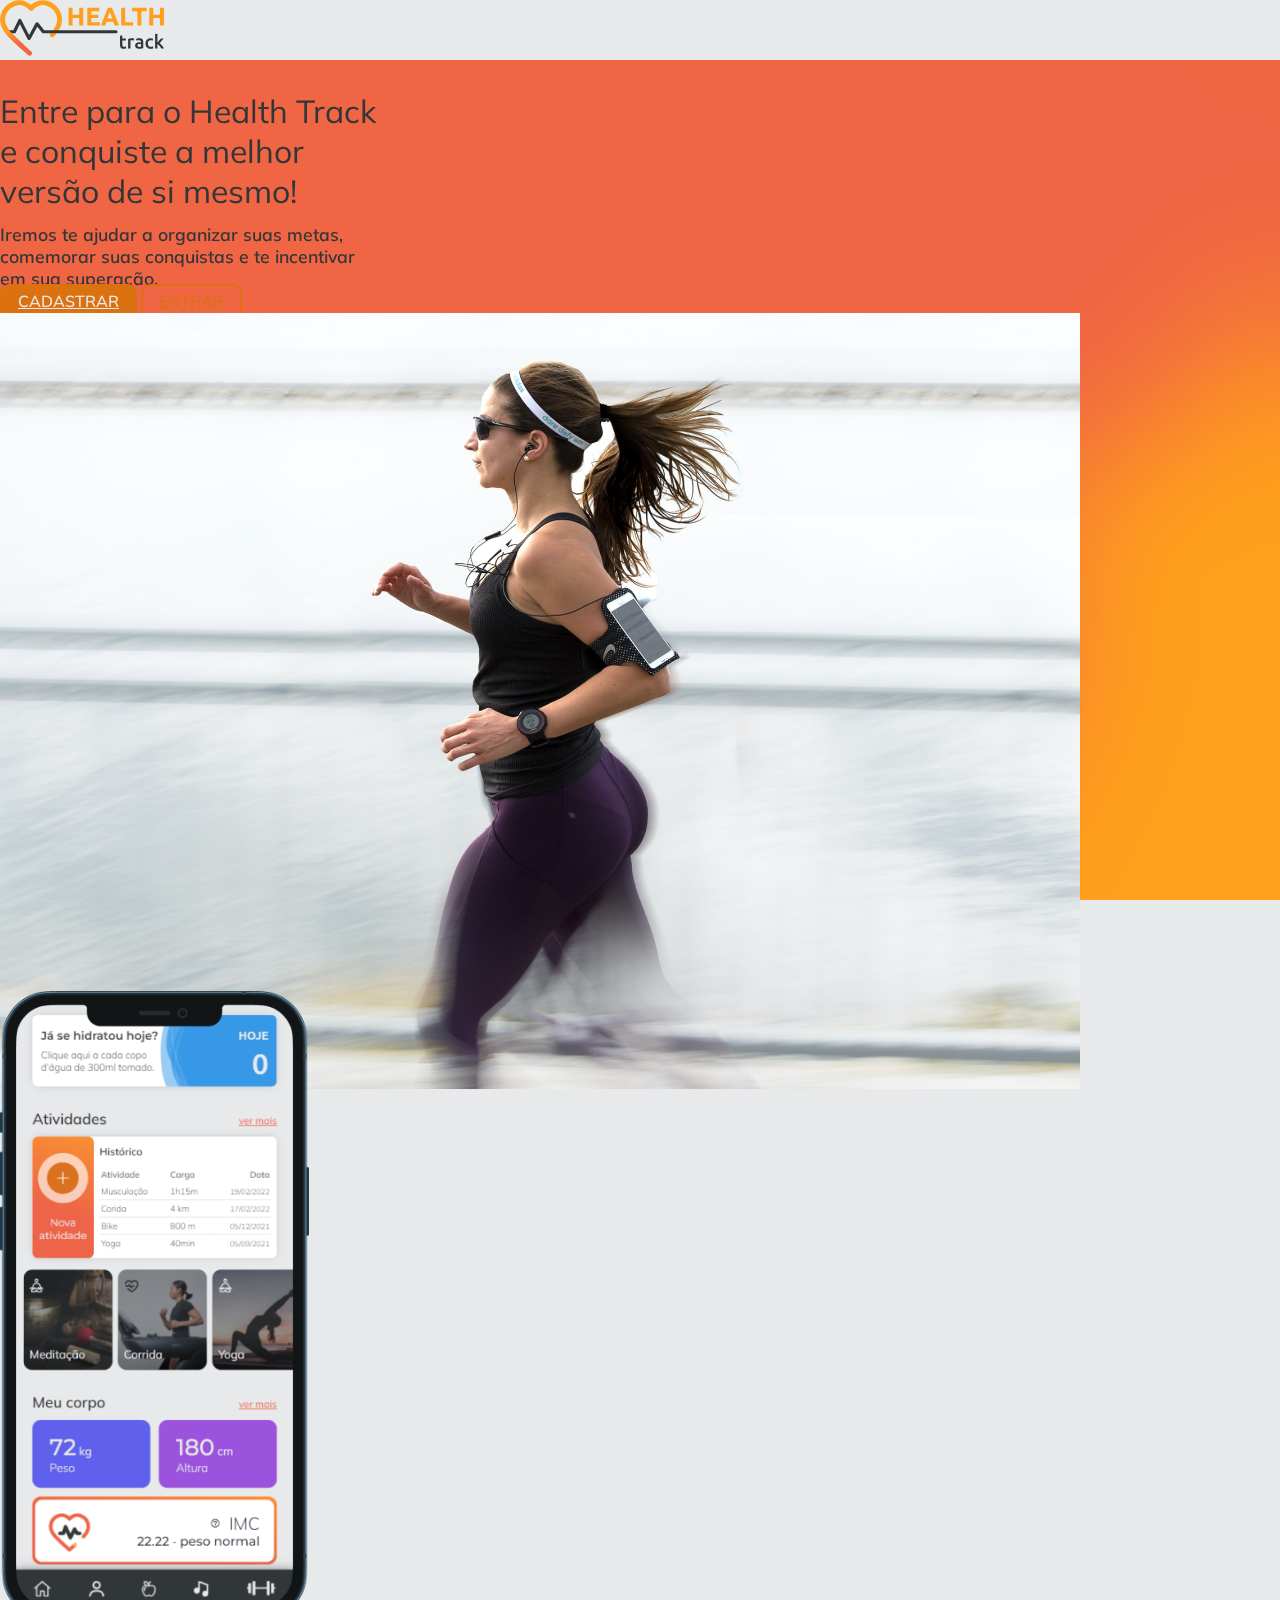
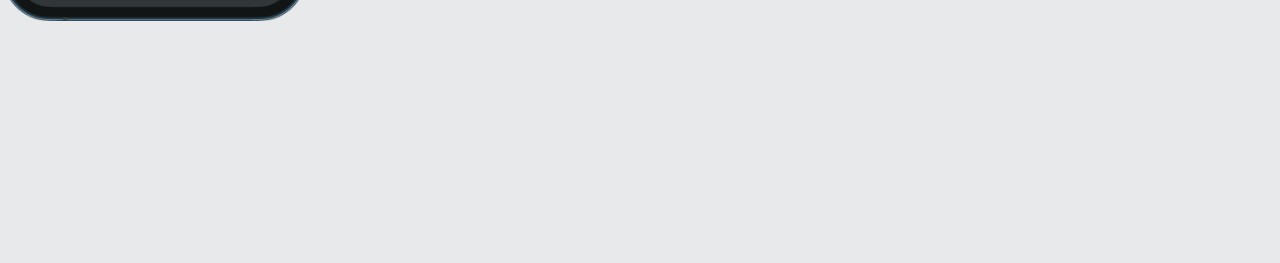
==== commit 0565ccb2: "chore: cleaner code" ====
--- a/index.html
+++ b/index.html
@@ -1,5 +1,5 @@
 <!DOCTYPE html>
-<html lang="pt-BR" class="theme-light">
+<html lang="pt-BR">
 
 <head>
   <meta charset="UTF-8" />
@@ -34,7 +34,7 @@
   <main class="container-fluid d-flex px-0 flex-column align-items-center justify-content-center">
     <section class="row d-flex justify-content-center align-items-end home__section">
       <div class="col-12 col-md-6 d-flex flex-column align-items-start pb-5 justify-content-end">
-        <div class="d-flex fw-light flex-column mb-5 mt-5 nav--sign">
+        <div class="d-flex fw-light flex-column mb-5 mt-5 nav__sign">
           <h1>
             Entre para o Health Track e conquiste a melhor versão de si mesmo!
           </h1>
@@ -42,7 +42,7 @@
             Iremos te ajudar a organizar suas metas, comemorar suas conquistas e te incentivar em sua superação.
           </p>
         </div>
-        <nav class="d-flex flex-column flex-md-row align-items-center justify-content-center nav--sign">
+        <nav class="d-flex flex-column flex-md-row align-items-center justify-content-center nav__sign">
           <a href="./pages/signup.html" class="btn mb-3 mb-md-0 btn-primary">Cadastrar</a>
           <a href="./pages/signin.html" class="btn btn-outline-primary mx-md-3">Entrar</a>
         </nav>
--- a/styles/index.css
+++ b/styles/index.css
@@ -25,23 +25,23 @@
   max-width: 1080px;
 }
 
-.nav--sign {
+.nav__sign {
   width: 100%;
 }
 
-.nav--sign h1 {
+.nav__sign h1 {
   font-size: clamp(1.2rem, 6vw, 2rem);
   text-align: left;
 }
 
-.nav--sign p {
+.nav__sign p {
   font-size: clamp(1rem, 4vw, 1.1rem);
   text-align: left;
   font-weight: 600;
   margin-top: 12px;
 }
 
-.nav--sign hr {
+.nav__sign hr {
   width: 100%;
 }
 
@@ -89,7 +89,7 @@
     padding-top: 91px;
   }
 
-  .nav--sign {
+  .nav__sign {
     width: 100%;
     max-width: 380px;
   }
